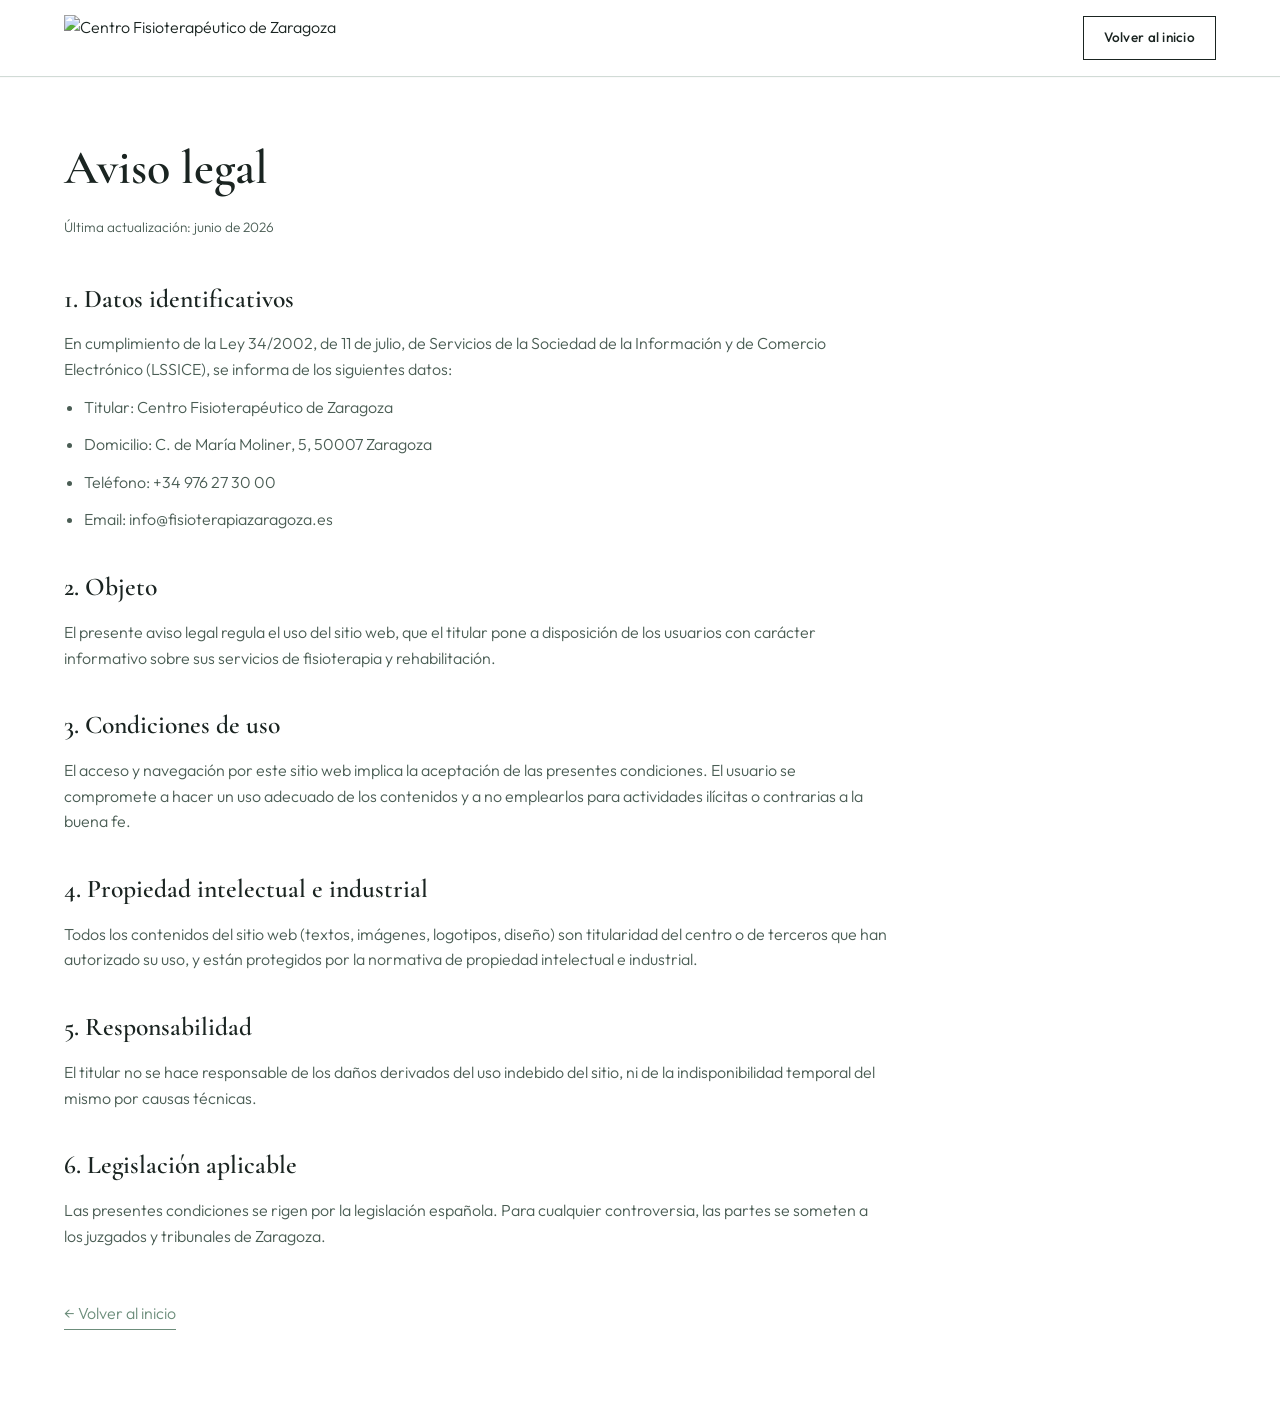
==== aviso-legal.html @ 6afd762f "Add files via upload" ====
<!DOCTYPE html>
<html lang="es">
<head>
  <meta charset="UTF-8" />
  <meta name="viewport" content="width=device-width, initial-scale=1.0" />
  <title>Aviso legal | Centro Fisioterapéutico de Zaragoza</title>
  <link rel="preconnect" href="https://fonts.googleapis.com" />
  <link rel="preconnect" href="https://fonts.gstatic.com" crossorigin />
  <link href="https://fonts.googleapis.com/css2?family=Cormorant+Garamond:wght@400;500;600;700&family=Outfit:wght@300;400;500;600&display=swap" rel="stylesheet" />
  <link rel="stylesheet" href="styles.css" />
</head>
<body>
  <header class="header is-scrolled">
    <div class="container header__inner">
      <a href="index.html" class="header__logo"><img src="https://customer-assets.emergentagent.com/job_physio-minimal/artifacts/obs7q53d_307667716_139428525477099_8511899606142763117_n.jpg" alt="Centro Fisioterapéutico de Zaragoza" /></a>
      <a href="index.html" class="btn btn--secondary btn--sm">Volver al inicio</a>
    </div>
  </header>

  <main class="legal">
    <div class="container">
      <h1>Aviso legal</h1>
      <p class="updated">Última actualización: junio de 2026</p>

      <h2>1. Datos identificativos</h2>
      <p>En cumplimiento de la Ley 34/2002, de 11 de julio, de Servicios de la Sociedad de la Información y de Comercio Electrónico (LSSICE), se informa de los siguientes datos:</p>
      <ul>
        <li>Titular: Centro Fisioterapéutico de Zaragoza</li>
        <li>Domicilio: C. de María Moliner, 5, 50007 Zaragoza</li>
        <li>Teléfono: +34 976 27 30 00</li>
        <li>Email: info@fisioterapiazaragoza.es</li>
      </ul>

      <h2>2. Objeto</h2>
      <p>El presente aviso legal regula el uso del sitio web, que el titular pone a disposición de los usuarios con carácter informativo sobre sus servicios de fisioterapia y rehabilitación.</p>

      <h2>3. Condiciones de uso</h2>
      <p>El acceso y navegación por este sitio web implica la aceptación de las presentes condiciones. El usuario se compromete a hacer un uso adecuado de los contenidos y a no emplearlos para actividades ilícitas o contrarias a la buena fe.</p>

      <h2>4. Propiedad intelectual e industrial</h2>
      <p>Todos los contenidos del sitio web (textos, imágenes, logotipos, diseño) son titularidad del centro o de terceros que han autorizado su uso, y están protegidos por la normativa de propiedad intelectual e industrial.</p>

      <h2>5. Responsabilidad</h2>
      <p>El titular no se hace responsable de los daños derivados del uso indebido del sitio, ni de la indisponibilidad temporal del mismo por causas técnicas.</p>

      <h2>6. Legislación aplicable</h2>
      <p>Las presentes condiciones se rigen por la legislación española. Para cualquier controversia, las partes se someten a los juzgados y tribunales de Zaragoza.</p>

      <a href="index.html" class="back">← Volver al inicio</a>
    </div>
  </main>
</body>
</html>
---- styles.css ----
:root {
  --bg: #ffffff;
  --surface: #f4f7f5;
  --primary: #6c8d7b;
  --primary-hover: #557262;
  --text-dark: #1a2421;
  --text-muted: #4a5d54;
  --border: #d1dbd6;
  --wa: #25d366;
  --wa-hover: #1da851;
  --container: 1200px;
  --font-head: "Cormorant Garamond", serif;
  --font-body: "Outfit", sans-serif;
}

* { margin: 0; padding: 0; box-sizing: border-box; }

html { scroll-behavior: smooth; scroll-padding-top: 84px; }

body {
  font-family: var(--font-body);
  color: var(--text-dark);
  background: var(--bg);
  line-height: 1.6;
  font-weight: 300;
  -webkit-font-smoothing: antialiased;
}

img { max-width: 100%; display: block; }
a { color: inherit; text-decoration: none; }

::selection { background: var(--primary); color: #fff; }

.container { width: 100%; max-width: var(--container); margin: 0 auto; padding: 0 24px; }

/* ---------- Typography ---------- */
.eyebrow {
  font-size: 0.78rem;
  letter-spacing: 0.22em;
  text-transform: uppercase;
  color: var(--primary);
  font-weight: 500;
  margin-bottom: 1.2rem;
}
.section__title {
  font-family: var(--font-head);
  font-weight: 600;
  font-size: clamp(2rem, 4vw, 3rem);
  line-height: 1.05;
  letter-spacing: -0.01em;
  margin-bottom: 1.2rem;
}
.section__lead { color: var(--text-muted); font-size: 1.05rem; max-width: 60ch; margin-bottom: 1rem; }

/* ---------- Buttons ---------- */
.btn {
  display: inline-flex; align-items: center; justify-content: center;
  padding: 15px 34px;
  font-family: var(--font-body);
  font-size: 0.95rem; font-weight: 500;
  letter-spacing: 0.02em;
  border: 1px solid transparent;
  cursor: pointer;
  transition: background-color .3s ease, color .3s ease, border-color .3s ease, transform .3s ease;
}
.btn--primary { background: var(--primary); color: #fff; }
.btn--primary:hover { background: var(--primary-hover); }
.btn--secondary { background: transparent; color: var(--text-dark); border-color: var(--text-dark); }
.btn--secondary:hover { background: var(--text-dark); color: #fff; }
.btn--light { background: #fff; color: var(--primary); }
.btn--light:hover { background: var(--surface); }
.btn--block { width: 100%; }
.btn--sm { padding: 10px 20px; font-size: 0.85rem; }

/* ---------- Header ---------- */
.header {
  position: fixed; top: 0; left: 0; right: 0; z-index: 100;
  background: rgba(255,255,255,0.9);
  backdrop-filter: blur(12px);
  border-bottom: 1px solid transparent;
  transition: border-color .3s ease, box-shadow .3s ease;
}
.header.is-scrolled { border-color: var(--border); box-shadow: 0 1px 0 rgba(0,0,0,0.02); }
.header__inner { display: flex; align-items: center; justify-content: space-between; height: 76px; }
.header__logo img { height: 46px; width: auto; }
.nav { display: flex; gap: 34px; }
.nav__link { font-size: 0.92rem; color: var(--text-muted); position: relative; padding: 4px 0; transition: color .25s ease; }
.nav__link::after { content: ""; position: absolute; left: 0; bottom: 0; height: 1px; width: 0; background: var(--primary); transition: width .3s ease; }
.nav__link:hover { color: var(--text-dark); }
.nav__link:hover::after { width: 100%; }

.nav-toggle { display: none; flex-direction: column; gap: 5px; background: none; border: none; cursor: pointer; padding: 6px; }
.nav-toggle span { width: 24px; height: 2px; background: var(--text-dark); transition: transform .3s ease, opacity .3s ease; }
.nav-toggle.is-open span:nth-child(1) { transform: translateY(7px) rotate(45deg); }
.nav-toggle.is-open span:nth-child(2) { opacity: 0; }
.nav-toggle.is-open span:nth-child(3) { transform: translateY(-7px) rotate(-45deg); }

.mobile-nav {
  display: none; flex-direction: column; gap: 4px;
  background: #fff; border-top: 0 solid var(--border);
  padding: 0 24px;
  max-height: 0; overflow: hidden;
  transition: max-height .35s ease, padding .35s ease, border-width .35s ease;
}
.mobile-nav.is-open { max-height: 460px; padding: 16px 24px 24px; border-top-width: 1px; }
.mobile-nav__link { padding: 12px 0; border-bottom: 1px solid var(--border); color: var(--text-muted); }
.mobile-nav__cta { margin-top: 16px; }

/* ---------- Hero ---------- */
.hero {
  position: relative;
  min-height: 100vh;
  display: flex;
  align-items: center;
  padding: 130px 0 90px;
  overflow: hidden;
  color: #fff;
}
.hero__bg {
  position: absolute;
  inset: 0;
  background:
    linear-gradient(180deg, rgba(20,30,26,0.30) 0%, rgba(20,30,26,0.55) 60%, rgba(20,30,26,0.80) 100%),
    linear-gradient(90deg, rgba(40,58,50,0.82) 0%, rgba(40,58,50,0.40) 50%, rgba(40,58,50,0.10) 100%),
    url("https://images.unsplash.com/photo-1706353399656-210cca727a33?crop=entropy&cs=srgb&fm=jpg&q=85&w=2000") center 25% / cover no-repeat;
  transform: scale(1.05);
  animation: heroZoom 12s ease-out forwards;
}
@keyframes heroZoom { to { transform: scale(1); } }
.hero__inner { position: relative; z-index: 2; width: 100%; }
.hero__content { max-width: 640px; }
.hero__content .eyebrow { color: #b9d0c3; }
.hero__title {
  font-family: var(--font-head);
  font-weight: 600;
  font-size: clamp(2.6rem, 5.6vw, 4.6rem);
  line-height: 1.02;
  letter-spacing: -0.015em;
  margin-bottom: 1.4rem;
  color: #fff;
  text-shadow: 0 2px 30px rgba(0,0,0,0.25);
}
.hero__text {
  color: rgba(255,255,255,0.92);
  font-size: 1.14rem;
  max-width: 48ch;
  margin-bottom: 2.2rem;
  text-shadow: 0 1px 16px rgba(0,0,0,0.25);
}
.hero__actions { display: flex; gap: 16px; flex-wrap: wrap; }
.hero__scroll {
  position: absolute; left: 50%; bottom: 26px; transform: translateX(-50%);
  z-index: 2; width: 40px; height: 40px; color: rgba(255,255,255,0.85);
  display: inline-flex; align-items: center; justify-content: center;
  animation: heroBounce 2s ease-in-out infinite;
}
.hero__scroll svg { width: 26px; height: 26px; }
@keyframes heroBounce { 0%,100% { transform: translate(-50%, 0); } 50% { transform: translate(-50%, 8px); } }

.btn--outline-light { background: transparent; color: #fff; border-color: rgba(255,255,255,0.7); }
.btn--outline-light:hover { background: #fff; color: var(--text-dark); border-color: #fff; }

/* ---------- Sections ---------- */
.section { padding: 110px 0; }
.section--alt { background: var(--surface); }
.section__head { max-width: 720px; margin: 0 auto 60px; text-align: center; }
.section__head .section__lead { margin-left: auto; margin-right: auto; }
.section__cta { text-align: center; margin-top: 8px; }

/* ---------- Grid / cards ---------- */
.grid { display: grid; gap: 24px; }
.grid--3 { grid-template-columns: repeat(3, 1fr); }
.card { background: #fff; border: 1px solid var(--border); padding: 40px 34px; transition: border-color .3s ease, transform .3s ease; }
.card:hover { border-color: var(--primary); transform: translateY(-4px); }
.card__icon { display: inline-flex; width: 48px; height: 48px; color: var(--primary); margin-bottom: 20px; }
.card__icon svg { width: 100%; height: 100%; }
.card__title { font-family: var(--font-head); font-weight: 600; font-size: 1.5rem; margin-bottom: 10px; }
.card__text { color: var(--text-muted); font-size: 0.98rem; }

/* ---------- Split ---------- */
.split { display: grid; grid-template-columns: 1fr 1fr; gap: 60px; align-items: center; }
.split__media img { width: 100%; height: 480px; object-fit: cover; }
.stats { display: flex; gap: 40px; margin-top: 36px; flex-wrap: wrap; }
.stat { display: flex; flex-direction: column; }
.stat__num { font-family: var(--font-head); font-size: 2.4rem; font-weight: 600; color: var(--primary); }
.stat__label { font-size: 0.8rem; letter-spacing: 0.12em; text-transform: uppercase; color: var(--text-muted); }

/* ---------- Team ---------- */
.team { border: 1px solid var(--border); background: #fff; }
.team__photo { overflow: hidden; }
.team__photo img { width: 100%; height: 360px; object-fit: cover; transition: transform .6s ease; }
.team:hover .team__photo img { transform: scale(1.04); }
.team figcaption { padding: 24px; }
.team__name { font-family: var(--font-head); font-size: 1.5rem; font-weight: 600; }
.team__role { color: var(--text-muted); font-size: 0.9rem; }

/* ---------- CTA band ---------- */
.cta-band { background: var(--primary); color: #fff; padding: 72px 0; }
.cta-band__inner { display: flex; align-items: center; justify-content: space-between; gap: 30px; flex-wrap: wrap; }
.cta-band__title { font-family: var(--font-head); font-size: clamp(1.9rem, 3.5vw, 2.6rem); font-weight: 600; }
.cta-band__text { color: rgba(255,255,255,0.85); margin-top: 6px; }

/* ---------- Gallery ---------- */
.gallery { display: grid; grid-template-columns: repeat(4, 1fr); grid-auto-rows: 220px; gap: 12px; }
.gallery__item { width: 100%; height: 100%; object-fit: cover; }
.gallery__item--tall { grid-row: span 2; }
.gallery__item--wide { grid-column: span 2; }

/* ---------- Contact list ---------- */
.contact-list { list-style: none; margin-top: 30px; display: flex; flex-direction: column; gap: 20px; }
.contact-list li { display: flex; flex-direction: column; gap: 2px; }
.contact-list__label { font-size: 0.75rem; letter-spacing: 0.14em; text-transform: uppercase; color: var(--primary); }

/* ---------- Form ---------- */
.form { background: #fff; border: 1px solid var(--border); padding: 40px; }
.field { margin-bottom: 20px; display: flex; flex-direction: column; }
.field label { font-size: 0.8rem; letter-spacing: 0.08em; text-transform: uppercase; color: var(--text-muted); margin-bottom: 8px; }
.field input, .field textarea {
  border: 1px solid var(--border); background: #fff; padding: 14px 16px;
  font-family: var(--font-body); font-size: 0.98rem; color: var(--text-dark);
  transition: border-color .25s ease, box-shadow .25s ease; resize: vertical;
}
.field input::placeholder, .field textarea::placeholder { color: #9aa8a1; }
.field input:focus, .field textarea:focus { outline: none; border-color: var(--primary); box-shadow: inset 0 0 0 1px var(--primary); }

/* ---------- Footer ---------- */
.footer { background: var(--surface); border-top: 1px solid var(--border); padding-top: 70px; }
.footer__grid { display: grid; grid-template-columns: 1.4fr 1fr 1fr 1fr; gap: 40px; padding-bottom: 50px; }
.footer__col h4 { font-family: var(--font-head); font-size: 1.25rem; font-weight: 600; margin-bottom: 18px; }
.footer__col p, .footer__col a { color: var(--text-muted); font-size: 0.94rem; }
.footer__col a { display: block; padding: 5px 0; transition: color .25s ease; }
.footer__col a:hover { color: var(--primary); }
.footer__logo { height: 64px; width: auto; margin-bottom: 18px; }
.footer__brand p { max-width: 34ch; }
.social { display: flex; gap: 12px; margin-top: 20px; }
.social a { display: inline-flex; width: 40px; height: 40px; align-items: center; justify-content: center; border: 1px solid var(--border); color: var(--text-dark); padding: 0; transition: background-color .3s ease, color .3s ease, border-color .3s ease; }
.social a:hover { background: var(--primary); color: #fff; border-color: var(--primary); }
.social svg { width: 18px; height: 18px; }
.footer__bottom { border-top: 1px solid var(--border); padding: 22px 0; }
.footer__bottom p { font-size: 0.85rem; color: var(--text-muted); text-align: center; }

/* ---------- Floating buttons ---------- */
.fab {
  position: fixed; right: 24px; z-index: 90;
  width: 56px; height: 56px;
  border-radius: 50%;
  display: inline-flex; align-items: center; justify-content: center;
  border: none; cursor: pointer;
  box-shadow: 0 8px 24px rgba(0,0,0,0.18);
  transition: background-color .3s ease, opacity .35s ease, transform .35s ease, visibility .35s;
}
.fab--wa { bottom: 24px; background: var(--wa); color: #fff; }
.fab--wa:hover { background: var(--wa-hover); }
.fab--wa svg { width: 30px; height: 30px; }
.fab--top { bottom: 92px; background: var(--text-dark); color: #fff; opacity: 0; visibility: hidden; transform: translateY(12px); }
.fab--top:hover { background: var(--primary); }
.fab--top.is-visible { opacity: 1; visibility: visible; transform: translateY(0); }
.fab--top svg { width: 22px; height: 22px; }

/* ---------- Cookie banner ---------- */
.cookie {
  position: fixed; left: 24px; bottom: 24px; z-index: 95;
  max-width: 420px; background: #fff; border: 1px solid var(--border);
  padding: 22px 24px; box-shadow: 0 12px 40px rgba(0,0,0,0.12);
  transform: translateY(140%); transition: transform .45s ease;
}
.cookie.is-visible { transform: translateY(0); }
.cookie p { font-size: 0.88rem; color: var(--text-muted); margin-bottom: 16px; }
.cookie p a { color: var(--primary); text-decoration: underline; }
.cookie__actions { display: flex; gap: 10px; }

/* ---------- Reveal animation ---------- */
.reveal { opacity: 0; transform: translateY(28px); transition: opacity .7s ease, transform .7s ease; }
.reveal.is-in { opacity: 1; transform: translateY(0); }

/* ---------- Legal pages ---------- */
.legal { padding: 130px 0 90px; }
.legal h1 { font-family: var(--font-head); font-size: clamp(2rem, 4vw, 3rem); font-weight: 600; margin-bottom: 10px; }
.legal .updated { color: var(--text-muted); font-size: 0.85rem; margin-bottom: 40px; }
.legal h2 { font-family: var(--font-head); font-size: 1.6rem; font-weight: 600; margin: 34px 0 12px; }
.legal p, .legal li { color: var(--text-muted); margin-bottom: 12px; max-width: 75ch; }
.legal ul { padding-left: 20px; }
.legal .back { display: inline-block; margin-top: 40px; color: var(--primary); border-bottom: 1px solid var(--primary); padding-bottom: 2px; }

/* ---------- Services page ---------- */
.page-hero { padding: 150px 0 70px; background: var(--surface); border-bottom: 1px solid var(--border); text-align: center; }
.page-hero .section__lead { margin: 0 auto; }
.services-list { max-width: 900px; margin: 0 auto; }
.service-detail { display: grid; grid-template-columns: 64px 1fr; gap: 30px; padding: 46px 0; border-bottom: 1px solid var(--border); }
.service-detail:last-child { border-bottom: none; }
.service-detail__icon { width: 56px; height: 56px; color: var(--primary); }
.service-detail__icon svg { width: 100%; height: 100%; }
.service-detail__num { font-family: var(--font-head); font-size: 1.1rem; color: var(--primary); margin-bottom: 6px; }
.service-detail h3 { font-family: var(--font-head); font-weight: 600; font-size: 1.8rem; margin-bottom: 12px; }
.service-detail p { color: var(--text-muted); margin-bottom: 14px; }
.service-detail ul { list-style: none; display: flex; flex-wrap: wrap; gap: 8px 24px; }
.service-detail li { position: relative; padding-left: 18px; color: var(--text-muted); font-size: 0.94rem; }
.service-detail li::before { content: ""; position: absolute; left: 0; top: 10px; width: 8px; height: 8px; background: var(--primary); }
.final-cta { background: var(--primary); color: #fff; padding: 80px 0; text-align: center; }
.final-cta h2 { font-family: var(--font-head); font-size: clamp(2rem, 4vw, 2.8rem); font-weight: 600; margin-bottom: 12px; }
.final-cta p { color: rgba(255,255,255,0.88); margin-bottom: 32px; }
.final-cta__actions { display: flex; gap: 16px; justify-content: center; flex-wrap: wrap; }

/* ---------- Responsive ---------- */
@media (max-width: 960px) {
  .nav, .header__cta { display: none; }
  .nav-toggle { display: flex; }
  .mobile-nav { display: flex; }
  .split { grid-template-columns: 1fr; gap: 40px; }
  .split__media img { height: 340px; }
  .grid--3 { grid-template-columns: repeat(2, 1fr); }
}
@media (max-width: 620px) {
  .hero { min-height: 100svh; padding: 120px 0 90px; align-items: flex-end; }
  .hero__bg {
    background:
      linear-gradient(180deg, rgba(20,30,26,0.25) 0%, rgba(20,30,26,0.55) 45%, rgba(20,30,26,0.88) 100%),
      linear-gradient(0deg, rgba(40,58,50,0.55) 0%, rgba(40,58,50,0.10) 100%),
      url("https://images.unsplash.com/photo-1706353399656-210cca727a33?crop=entropy&cs=srgb&fm=jpg&q=85&w=1200") center 20% / cover no-repeat;
  }
  .hero__content { max-width: 100%; }
  .hero__title { font-size: clamp(2.3rem, 10vw, 3rem); }
  .hero__text { font-size: 1.02rem; margin-bottom: 1.8rem; }
  .hero__actions { gap: 12px; }
  .hero__actions .btn { flex: 1 1 100%; }
  .hero__scroll { display: none; }
  .section { padding: 80px 0; }
  .grid--3 { grid-template-columns: 1fr; }
  .gallery { grid-template-columns: repeat(2, 1fr); grid-auto-rows: 180px; }
  .gallery__item--wide { grid-column: span 2; }
  .gallery__item--tall { grid-row: span 1; }
  .footer__grid { grid-template-columns: 1fr 1fr; }
  .cta-band__inner { flex-direction: column; align-items: flex-start; }
  .cookie { left: 16px; right: 16px; max-width: none; }
  .service-detail { grid-template-columns: 1fr; gap: 16px; padding: 36px 0; }
  .service-detail__icon { width: 46px; height: 46px; }
  .final-cta__actions .btn { flex: 1 1 100%; }
}
@media (max-width: 420px) {
  .footer__grid { grid-template-columns: 1fr; }
}

/* ---------- Footer link button (Gestionar cookies) ---------- */
.footer__link-btn {
  background: none; border: 0; padding: 0; margin: 0;
  color: inherit; font: inherit; text-align: left; cursor: pointer;
  display: block; opacity: 0.85; transition: opacity .2s ease, color .2s ease;
}
.footer__link-btn:hover { opacity: 1; color: var(--primary); }

/* ---------- Cookie preferences modal ---------- */
.cookie-modal {
  position: fixed; inset: 0; z-index: 120;
  background: rgba(20, 22, 28, 0.55);
  display: none; align-items: center; justify-content: center;
  padding: 20px;
}
.cookie-modal.is-open { display: flex; }
.cookie-modal__panel {
  background: #fff; max-width: 560px; width: 100%;
  border-radius: 4px; padding: 32px; position: relative;
  box-shadow: 0 20px 60px rgba(0,0,0,0.25);
  max-height: 90vh; overflow-y: auto;
}
.cookie-modal__close {
  position: absolute; top: 12px; right: 16px;
  background: none; border: 0; font-size: 1.8rem; line-height: 1;
  color: var(--text-muted); cursor: pointer;
}
.cookie-modal__close:hover { color: var(--text-dark); }
.cookie-modal h3 {
  font-family: var(--font-head); font-size: 1.6rem; font-weight: 600;
  margin-bottom: 8px;
}
.cookie-modal__intro { color: var(--text-muted); font-size: 0.9rem; margin-bottom: 20px; }

.cookie-cat { border-top: 1px solid var(--border); padding: 16px 0; }
.cookie-cat__head { display: flex; gap: 16px; align-items: flex-start; justify-content: space-between; }
.cookie-cat h4 { font-size: 1rem; font-weight: 600; margin-bottom: 4px; color: var(--text-dark); }
.cookie-cat p { font-size: 0.85rem; color: var(--text-muted); margin: 0; }
.cookie-cat__lock {
  font-size: 0.75rem; color: var(--text-muted);
  background: var(--surface); padding: 6px 10px; border-radius: 999px;
  white-space: nowrap; align-self: center;
}

.cookie-switch { position: relative; display: inline-block; width: 44px; height: 24px; flex-shrink: 0; align-self: center; }
.cookie-switch input { opacity: 0; width: 0; height: 0; }
.cookie-switch span {
  position: absolute; inset: 0; cursor: pointer;
  background: #d0d0d0; border-radius: 999px; transition: background .2s ease;
}
.cookie-switch span::before {
  content: ""; position: absolute; top: 3px; left: 3px;
  width: 18px; height: 18px; background: #fff; border-radius: 50%;
  transition: transform .2s ease;
}
.cookie-switch input:checked + span { background: var(--primary); }
.cookie-switch input:checked + span::before { transform: translateX(20px); }

.cookie-modal__actions {
  display: flex; flex-wrap: wrap; gap: 10px; justify-content: flex-end;
  margin-top: 24px; padding-top: 20px; border-top: 1px solid var(--border);
}
@media (max-width: 520px) {
  .cookie-modal__panel { padding: 24px 20px; }
  .cookie-modal__actions .btn { flex: 1 1 100%; }
}
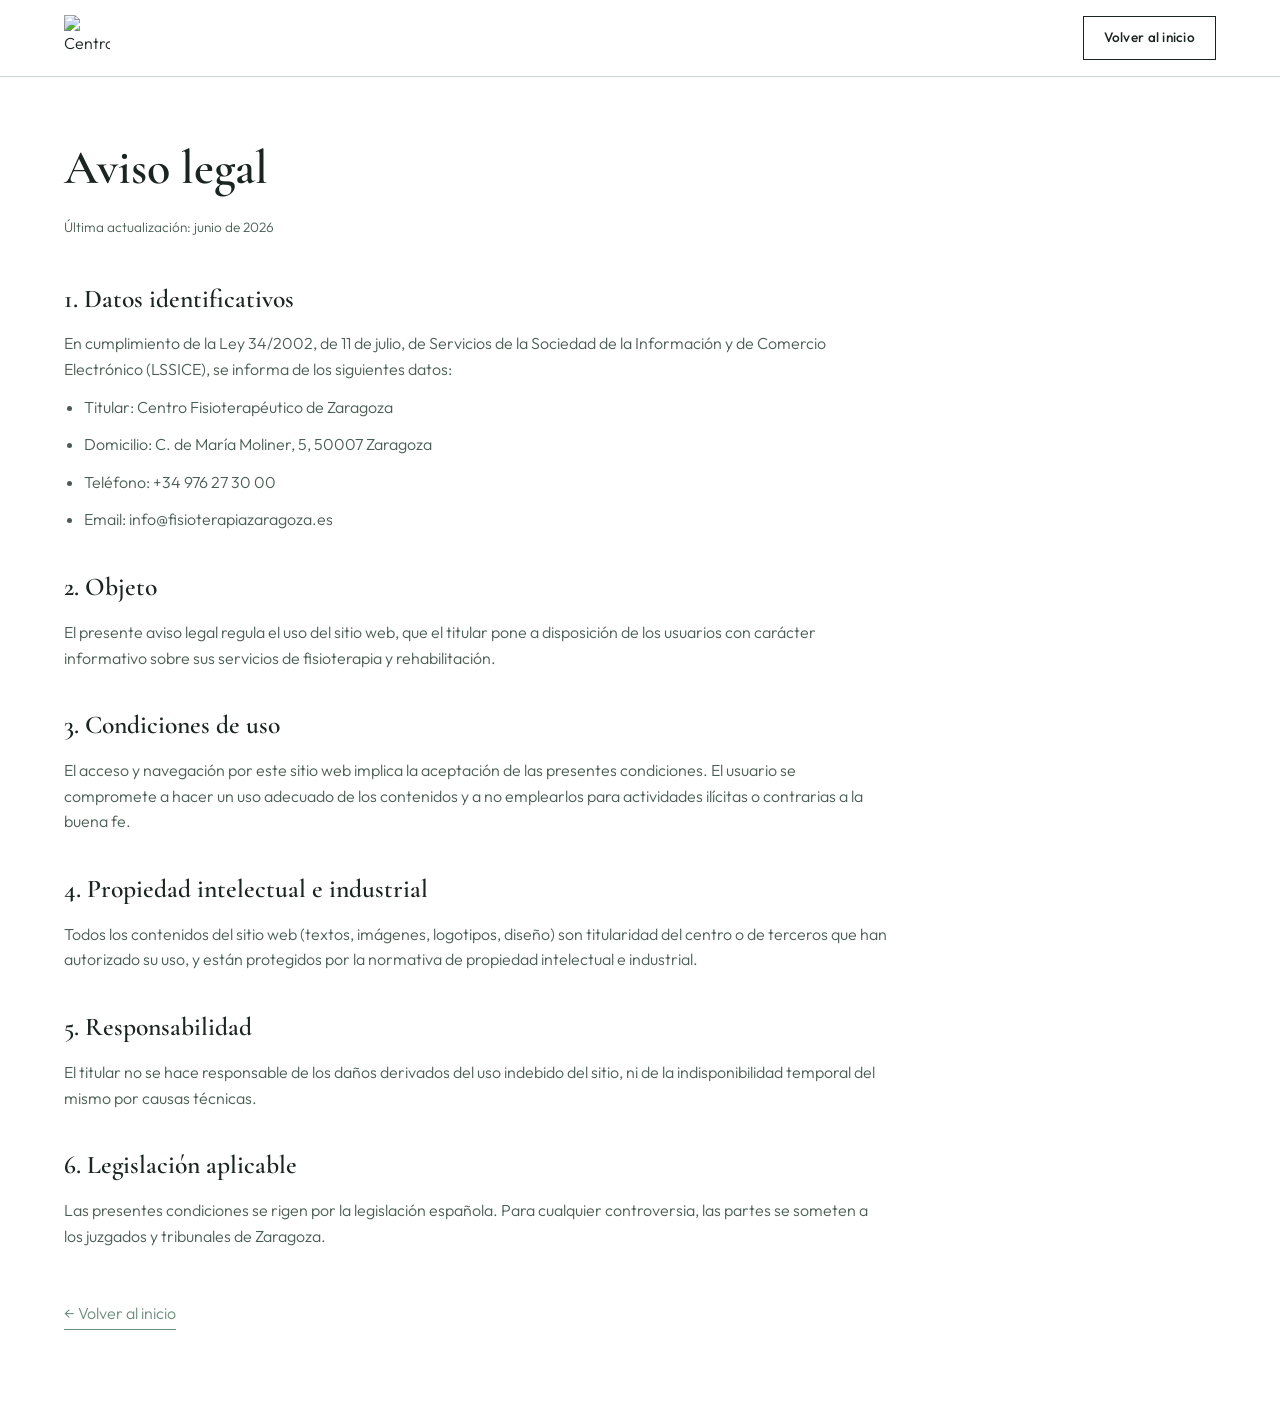
==== commit 49e0586f: "Update aviso-legal.html" ====
--- a/aviso-legal.html
+++ b/aviso-legal.html
@@ -1,53 +1,75 @@
-<!DOCTYPE html>
+<!doctype html>
 <html lang="es">
-<head>
-  <meta charset="UTF-8" />
-  <meta name="viewport" content="width=device-width, initial-scale=1.0" />
-  <title>Aviso legal | Centro Fisioterapéutico de Zaragoza</title>
-  <link rel="preconnect" href="https://fonts.googleapis.com" />
-  <link rel="preconnect" href="https://fonts.gstatic.com" crossorigin />
-  <link href="https://fonts.googleapis.com/css2?family=Cormorant+Garamond:wght@400;500;600;700&family=Outfit:wght@300;400;500;600&display=swap" rel="stylesheet" />
-  <link rel="stylesheet" href="styles.css" />
-</head>
-<body>
-  <header class="header is-scrolled">
-    <div class="container header__inner">
-      <a href="index.html" class="header__logo"><img src="https://customer-assets.emergentagent.com/job_physio-minimal/artifacts/obs7q53d_307667716_139428525477099_8511899606142763117_n.jpg" alt="Centro Fisioterapéutico de Zaragoza" /></a>
-      <a href="index.html" class="btn btn--secondary btn--sm">Volver al inicio</a>
-    </div>
-  </header>
-
-  <main class="legal">
-    <div class="container">
-      <h1>Aviso legal</h1>
-      <p class="updated">Última actualización: junio de 2026</p>
-
-      <h2>1. Datos identificativos</h2>
-      <p>En cumplimiento de la Ley 34/2002, de 11 de julio, de Servicios de la Sociedad de la Información y de Comercio Electrónico (LSSICE), se informa de los siguientes datos:</p>
-      <ul>
-        <li>Titular: Centro Fisioterapéutico de Zaragoza</li>
-        <li>Domicilio: C. de María Moliner, 5, 50007 Zaragoza</li>
-        <li>Teléfono: +34 976 27 30 00</li>
-        <li>Email: info@fisioterapiazaragoza.es</li>
-      </ul>
-
-      <h2>2. Objeto</h2>
-      <p>El presente aviso legal regula el uso del sitio web, que el titular pone a disposición de los usuarios con carácter informativo sobre sus servicios de fisioterapia y rehabilitación.</p>
-
-      <h2>3. Condiciones de uso</h2>
-      <p>El acceso y navegación por este sitio web implica la aceptación de las presentes condiciones. El usuario se compromete a hacer un uso adecuado de los contenidos y a no emplearlos para actividades ilícitas o contrarias a la buena fe.</p>
-
-      <h2>4. Propiedad intelectual e industrial</h2>
-      <p>Todos los contenidos del sitio web (textos, imágenes, logotipos, diseño) son titularidad del centro o de terceros que han autorizado su uso, y están protegidos por la normativa de propiedad intelectual e industrial.</p>
-
-      <h2>5. Responsabilidad</h2>
-      <p>El titular no se hace responsable de los daños derivados del uso indebido del sitio, ni de la indisponibilidad temporal del mismo por causas técnicas.</p>
-
-      <h2>6. Legislación aplicable</h2>
-      <p>Las presentes condiciones se rigen por la legislación española. Para cualquier controversia, las partes se someten a los juzgados y tribunales de Zaragoza.</p>
-
-      <a href="index.html" class="back">← Volver al inicio</a>
-    </div>
-  </main>
-</body>
+  <head>
+    <meta charset="UTF-8" />
+    <meta content="width=device-width,initial-scale=1" name="viewport" />
+    <title>Aviso legal | Centro Fisioterapéutico de Zaragoza</title>
+    <link href="https://fonts.googleapis.com" rel="preconnect" />
+    <link href="https://fonts.gstatic.com" rel="preconnect" crossorigin />
+    <link
+      href="https://fonts.googleapis.com/css2?family=Cormorant+Garamond:wght@400;500;600;700&family=Outfit:wght@300;400;500;600&display=swap"
+      rel="stylesheet"
+    />
+    <link href="images/logo.webp" rel="preload" as="image" fetchpriority="high" />
+    <link href="styles.css" rel="stylesheet" />
+  </head>
+  <body>
+    <header class="header is-scrolled">
+      <div class="container header__inner">
+        <a class="header__logo" href="index.html"
+          ><img
+            alt="Centro Fisioterapéutico de Zaragoza"
+            decoding="async"
+            fetchpriority="high"
+            height="140"
+            src="images/logo.webp"
+            width="140" /></a
+        ><a class="btn btn--secondary btn--sm" href="index.html">Volver al inicio</a>
+      </div>
+    </header>
+    <main class="legal">
+      <div class="container">
+        <h1>Aviso legal</h1>
+        <p class="updated">Última actualización: junio de 2026</p>
+        <h2>1. Datos identificativos</h2>
+        <p>
+          En cumplimiento de la Ley 34/2002, de 11 de julio, de Servicios de la Sociedad de la Información y de Comercio
+          Electrónico (LSSICE), se informa de los siguientes datos:
+        </p>
+        <ul>
+          <li>Titular: Centro Fisioterapéutico de Zaragoza</li>
+          <li>Domicilio: C. de María Moliner, 5, 50007 Zaragoza</li>
+          <li>Teléfono: +34 976 27 30 00</li>
+          <li>Email: info@fisioterapiazaragoza.es</li>
+        </ul>
+        <h2>2. Objeto</h2>
+        <p>
+          El presente aviso legal regula el uso del sitio web, que el titular pone a disposición de los usuarios con
+          carácter informativo sobre sus servicios de fisioterapia y rehabilitación.
+        </p>
+        <h2>3. Condiciones de uso</h2>
+        <p>
+          El acceso y navegación por este sitio web implica la aceptación de las presentes condiciones. El usuario se
+          compromete a hacer un uso adecuado de los contenidos y a no emplearlos para actividades ilícitas o contrarias
+          a la buena fe.
+        </p>
+        <h2>4. Propiedad intelectual e industrial</h2>
+        <p>
+          Todos los contenidos del sitio web (textos, imágenes, logotipos, diseño) son titularidad del centro o de
+          terceros que han autorizado su uso, y están protegidos por la normativa de propiedad intelectual e industrial.
+        </p>
+        <h2>5. Responsabilidad</h2>
+        <p>
+          El titular no se hace responsable de los daños derivados del uso indebido del sitio, ni de la indisponibilidad
+          temporal del mismo por causas técnicas.
+        </p>
+        <h2>6. Legislación aplicable</h2>
+        <p>
+          Las presentes condiciones se rigen por la legislación española. Para cualquier controversia, las partes se
+          someten a los juzgados y tribunales de Zaragoza.
+        </p>
+        <a class="back" href="index.html">← Volver al inicio</a>
+      </div>
+    </main>
+  </body>
 </html>
--- a/styles.css
+++ b/styles.css
@@ -12,11 +12,16 @@
   --font-head: "Cormorant Garamond", serif;
   --font-body: "Outfit", sans-serif;
 }
-
-* { margin: 0; padding: 0; box-sizing: border-box; }
-
-html { scroll-behavior: smooth; scroll-padding-top: 84px; }
-
+* {
+  margin: 0;
+  padding: 0;
+  box-sizing: border-box;
+  -webkit-tap-highlight-color: transparent;
+}
+html {
+  scroll-behavior: smooth;
+  scroll-padding-top: 84px;
+}
 body {
   font-family: var(--font-body);
   color: var(--text-dark);
@@ -25,15 +30,24 @@
   font-weight: 300;
   -webkit-font-smoothing: antialiased;
 }
-
-img { max-width: 100%; display: block; }
-a { color: inherit; text-decoration: none; }
-
-::selection { background: var(--primary); color: #fff; }
-
-.container { width: 100%; max-width: var(--container); margin: 0 auto; padding: 0 24px; }
-
-/* ---------- Typography ---------- */
+img {
+  max-width: 100%;
+  display: block;
+}
+a {
+  color: inherit;
+  text-decoration: none;
+}
+::selection {
+  background: var(--primary);
+  color: #fff;
+}
+.container {
+  width: 100%;
+  max-width: var(--container);
+  margin: 0 auto;
+  padding: 0 24px;
+}
 .eyebrow {
   font-size: 0.78rem;
   letter-spacing: 0.22em;
@@ -50,63 +64,173 @@
   letter-spacing: -0.01em;
   margin-bottom: 1.2rem;
 }
-.section__lead { color: var(--text-muted); font-size: 1.05rem; max-width: 60ch; margin-bottom: 1rem; }
-
-/* ---------- Buttons ---------- */
+.section__lead {
+  color: var(--text-muted);
+  font-size: 1.05rem;
+  max-width: 60ch;
+  margin-bottom: 1rem;
+}
 .btn {
-  display: inline-flex; align-items: center; justify-content: center;
+  display: inline-flex;
+  align-items: center;
+  justify-content: center;
   padding: 15px 34px;
   font-family: var(--font-body);
-  font-size: 0.95rem; font-weight: 500;
+  font-size: 0.95rem;
+  font-weight: 500;
   letter-spacing: 0.02em;
   border: 1px solid transparent;
   cursor: pointer;
-  transition: background-color .3s ease, color .3s ease, border-color .3s ease, transform .3s ease;
-}
-.btn--primary { background: var(--primary); color: #fff; }
-.btn--primary:hover { background: var(--primary-hover); }
-.btn--secondary { background: transparent; color: var(--text-dark); border-color: var(--text-dark); }
-.btn--secondary:hover { background: var(--text-dark); color: #fff; }
-.btn--light { background: #fff; color: var(--primary); }
-.btn--light:hover { background: var(--surface); }
-.btn--block { width: 100%; }
-.btn--sm { padding: 10px 20px; font-size: 0.85rem; }
-
-/* ---------- Header ---------- */
+  transition:
+    background-color 0.3s,
+    color 0.3s,
+    border-color 0.3s,
+    transform 0.1s,
+    box-shadow 0.1s;
+  -webkit-tap-highlight-color: transparent;
+  touch-action: manipulation;
+}
+.btn:active {
+  transform: translateY(6px);
+  box-shadow: inset 0 6px 12px rgba(0, 0, 0, 0.3);
+}
+.btn--primary {
+  background: var(--primary);
+  color: #fff;
+}
+.btn--primary:hover {
+  background: var(--primary-hover);
+}
+.btn--secondary {
+  background: 0 0;
+  color: var(--text-dark);
+  border-color: var(--text-dark);
+}
+.btn--secondary:hover {
+  background: var(--text-dark);
+  color: #fff;
+}
+.btn--light {
+  background: #fff;
+  color: var(--primary);
+}
+.btn--light:hover {
+  background: var(--surface);
+}
+.btn--block {
+  width: 100%;
+}
+.btn--sm {
+  padding: 10px 20px;
+  font-size: 0.85rem;
+}
 .header {
-  position: fixed; top: 0; left: 0; right: 0; z-index: 100;
-  background: rgba(255,255,255,0.9);
+  position: fixed;
+  top: 0;
+  left: 0;
+  right: 0;
+  z-index: 100;
+  background: rgba(255, 255, 255, 0.9);
   backdrop-filter: blur(12px);
   border-bottom: 1px solid transparent;
-  transition: border-color .3s ease, box-shadow .3s ease;
-}
-.header.is-scrolled { border-color: var(--border); box-shadow: 0 1px 0 rgba(0,0,0,0.02); }
-.header__inner { display: flex; align-items: center; justify-content: space-between; height: 76px; }
-.header__logo img { height: 46px; width: auto; }
-.nav { display: flex; gap: 34px; }
-.nav__link { font-size: 0.92rem; color: var(--text-muted); position: relative; padding: 4px 0; transition: color .25s ease; }
-.nav__link::after { content: ""; position: absolute; left: 0; bottom: 0; height: 1px; width: 0; background: var(--primary); transition: width .3s ease; }
-.nav__link:hover { color: var(--text-dark); }
-.nav__link:hover::after { width: 100%; }
-
-.nav-toggle { display: none; flex-direction: column; gap: 5px; background: none; border: none; cursor: pointer; padding: 6px; }
-.nav-toggle span { width: 24px; height: 2px; background: var(--text-dark); transition: transform .3s ease, opacity .3s ease; }
-.nav-toggle.is-open span:nth-child(1) { transform: translateY(7px) rotate(45deg); }
-.nav-toggle.is-open span:nth-child(2) { opacity: 0; }
-.nav-toggle.is-open span:nth-child(3) { transform: translateY(-7px) rotate(-45deg); }
-
+  transition:
+    border-color 0.3s,
+    box-shadow 0.3s;
+}
+.header.is-scrolled {
+  border-color: var(--border);
+  box-shadow: 0 1px 0 rgba(0, 0, 0, 0.02);
+}
+.header__inner {
+  display: flex;
+  align-items: center;
+  justify-content: space-between;
+  height: 76px;
+}
+.header__logo img {
+  height: 46px;
+  width: auto;
+}
+.nav {
+  display: flex;
+  gap: 34px;
+}
+.nav__link {
+  font-size: 0.92rem;
+  color: var(--text-muted);
+  position: relative;
+  padding: 4px 0;
+  transition: color 0.25s;
+}
+.nav__link::after {
+  content: "";
+  position: absolute;
+  left: 0;
+  bottom: 0;
+  height: 1px;
+  width: 0;
+  background: var(--primary);
+  transition: width 0.3s;
+}
+.nav__link:hover {
+  color: var(--text-dark);
+}
+.nav__link:hover::after {
+  width: 100%;
+}
+.nav-toggle {
+  display: none;
+  flex-direction: column;
+  gap: 5px;
+  background: 0 0;
+  border: none;
+  cursor: pointer;
+  padding: 6px;
+}
+.nav-toggle span {
+  width: 24px;
+  height: 2px;
+  background: var(--text-dark);
+  transition:
+    transform 0.3s,
+    opacity 0.3s;
+}
+.nav-toggle.is-open span:first-child {
+  transform: translateY(7px) rotate(45deg);
+}
+.nav-toggle.is-open span:nth-child(2) {
+  opacity: 0;
+}
+.nav-toggle.is-open span:nth-child(3) {
+  transform: translateY(-7px) rotate(-45deg);
+}
 .mobile-nav {
-  display: none; flex-direction: column; gap: 4px;
-  background: #fff; border-top: 0 solid var(--border);
+  display: none;
+  flex-direction: column;
+  gap: 4px;
+  background: #fff;
+  border-top: 0 solid var(--border);
   padding: 0 24px;
-  max-height: 0; overflow: hidden;
-  transition: max-height .35s ease, padding .35s ease, border-width .35s ease;
-}
-.mobile-nav.is-open { max-height: 460px; padding: 16px 24px 24px; border-top-width: 1px; }
-.mobile-nav__link { padding: 12px 0; border-bottom: 1px solid var(--border); color: var(--text-muted); }
-.mobile-nav__cta { margin-top: 16px; }
-
-/* ---------- Hero ---------- */
+  max-height: 0;
+  overflow: hidden;
+  transition:
+    max-height 0.35s,
+    padding 0.35s,
+    border-width 0.35s;
+}
+.mobile-nav.is-open {
+  max-height: 460px;
+  padding: 16px 24px 24px;
+  border-top-width: 1px;
+}
+.mobile-nav__link {
+  padding: 12px 0;
+  border-bottom: 1px solid var(--border);
+  color: var(--text-muted);
+}
+.mobile-nav__cta {
+  margin-top: 16px;
+}
 .hero {
   position: relative;
   min-height: 100vh;
@@ -120,16 +244,21 @@
   position: absolute;
   inset: 0;
   background:
-    linear-gradient(180deg, rgba(20,30,26,0.30) 0%, rgba(20,30,26,0.55) 60%, rgba(20,30,26,0.80) 100%),
-    linear-gradient(90deg, rgba(40,58,50,0.82) 0%, rgba(40,58,50,0.40) 50%, rgba(40,58,50,0.10) 100%),
-    url("https://images.unsplash.com/photo-1706353399656-210cca727a33?crop=entropy&cs=srgb&fm=jpg&q=85&w=2000") center 25% / cover no-repeat;
-  transform: scale(1.05);
-  animation: heroZoom 12s ease-out forwards;
-}
-@keyframes heroZoom { to { transform: scale(1); } }
-.hero__inner { position: relative; z-index: 2; width: 100%; }
-.hero__content { max-width: 640px; }
-.hero__content .eyebrow { color: #b9d0c3; }
+    linear-gradient(180deg, rgba(20, 30, 26, 0.3) 0, rgba(20, 30, 26, 0.55) 60%, rgba(20, 30, 26, 0.8) 100%),
+    linear-gradient(90deg, rgba(40, 58, 50, 0.82) 0, rgba(40, 58, 50, 0.4) 50%, rgba(40, 58, 50, 0.1) 100%),
+    url("images/hero-bg.webp") center 25% / cover no-repeat fixed;
+}
+.hero__inner {
+  position: relative;
+  z-index: 2;
+  width: 100%;
+}
+.hero__content {
+  max-width: 640px;
+}
+.hero__content .eyebrow {
+  color: #b9d0c3;
+}
 .hero__title {
   font-family: var(--font-head);
   font-weight: 600;
@@ -138,271 +267,1199 @@
   letter-spacing: -0.015em;
   margin-bottom: 1.4rem;
   color: #fff;
-  text-shadow: 0 2px 30px rgba(0,0,0,0.25);
+  text-shadow: 0 2px 30px rgba(0, 0, 0, 0.25);
 }
 .hero__text {
-  color: rgba(255,255,255,0.92);
+  color: rgba(255, 255, 255, 0.92);
   font-size: 1.14rem;
   max-width: 48ch;
   margin-bottom: 2.2rem;
-  text-shadow: 0 1px 16px rgba(0,0,0,0.25);
-}
-.hero__actions { display: flex; gap: 16px; flex-wrap: wrap; }
+  text-shadow: 0 1px 16px rgba(0, 0, 0, 0.25);
+}
+.hero__actions {
+  display: flex;
+  gap: 16px;
+  flex-wrap: wrap;
+}
 .hero__scroll {
-  position: absolute; left: 50%; bottom: 26px; transform: translateX(-50%);
-  z-index: 2; width: 40px; height: 40px; color: rgba(255,255,255,0.85);
-  display: inline-flex; align-items: center; justify-content: center;
-  animation: heroBounce 2s ease-in-out infinite;
-}
-.hero__scroll svg { width: 26px; height: 26px; }
-@keyframes heroBounce { 0%,100% { transform: translate(-50%, 0); } 50% { transform: translate(-50%, 8px); } }
-
-.btn--outline-light { background: transparent; color: #fff; border-color: rgba(255,255,255,0.7); }
-.btn--outline-light:hover { background: #fff; color: var(--text-dark); border-color: #fff; }
-
-/* ---------- Sections ---------- */
-.section { padding: 110px 0; }
-.section--alt { background: var(--surface); }
-.section__head { max-width: 720px; margin: 0 auto 60px; text-align: center; }
-.section__head .section__lead { margin-left: auto; margin-right: auto; }
-.section__cta { text-align: center; margin-top: 8px; }
-
-/* ---------- Grid / cards ---------- */
-.grid { display: grid; gap: 24px; }
-.grid--3 { grid-template-columns: repeat(3, 1fr); }
-.card { background: #fff; border: 1px solid var(--border); padding: 40px 34px; transition: border-color .3s ease, transform .3s ease; }
-.card:hover { border-color: var(--primary); transform: translateY(-4px); }
-.card__icon { display: inline-flex; width: 48px; height: 48px; color: var(--primary); margin-bottom: 20px; }
-.card__icon svg { width: 100%; height: 100%; }
-.card__title { font-family: var(--font-head); font-weight: 600; font-size: 1.5rem; margin-bottom: 10px; }
-.card__text { color: var(--text-muted); font-size: 0.98rem; }
-
-/* ---------- Split ---------- */
-.split { display: grid; grid-template-columns: 1fr 1fr; gap: 60px; align-items: center; }
-.split__media img { width: 100%; height: 480px; object-fit: cover; }
-.stats { display: flex; gap: 40px; margin-top: 36px; flex-wrap: wrap; }
-.stat { display: flex; flex-direction: column; }
-.stat__num { font-family: var(--font-head); font-size: 2.4rem; font-weight: 600; color: var(--primary); }
-.stat__label { font-size: 0.8rem; letter-spacing: 0.12em; text-transform: uppercase; color: var(--text-muted); }
-
-/* ---------- Team ---------- */
-.team { border: 1px solid var(--border); background: #fff; }
-.team__photo { overflow: hidden; }
-.team__photo img { width: 100%; height: 360px; object-fit: cover; transition: transform .6s ease; }
-.team:hover .team__photo img { transform: scale(1.04); }
-.team figcaption { padding: 24px; }
-.team__name { font-family: var(--font-head); font-size: 1.5rem; font-weight: 600; }
-.team__role { color: var(--text-muted); font-size: 0.9rem; }
-
-/* ---------- CTA band ---------- */
-.cta-band { background: var(--primary); color: #fff; padding: 72px 0; }
-.cta-band__inner { display: flex; align-items: center; justify-content: space-between; gap: 30px; flex-wrap: wrap; }
-.cta-band__title { font-family: var(--font-head); font-size: clamp(1.9rem, 3.5vw, 2.6rem); font-weight: 600; }
-.cta-band__text { color: rgba(255,255,255,0.85); margin-top: 6px; }
-
-/* ---------- Gallery ---------- */
-.gallery { display: grid; grid-template-columns: repeat(4, 1fr); grid-auto-rows: 220px; gap: 12px; }
-.gallery__item { width: 100%; height: 100%; object-fit: cover; }
-.gallery__item--tall { grid-row: span 2; }
-.gallery__item--wide { grid-column: span 2; }
-
-/* ---------- Contact list ---------- */
-.contact-list { list-style: none; margin-top: 30px; display: flex; flex-direction: column; gap: 20px; }
-.contact-list li { display: flex; flex-direction: column; gap: 2px; }
-.contact-list__label { font-size: 0.75rem; letter-spacing: 0.14em; text-transform: uppercase; color: var(--primary); }
-
-/* ---------- Form ---------- */
-.form { background: #fff; border: 1px solid var(--border); padding: 40px; }
-.field { margin-bottom: 20px; display: flex; flex-direction: column; }
-.field label { font-size: 0.8rem; letter-spacing: 0.08em; text-transform: uppercase; color: var(--text-muted); margin-bottom: 8px; }
-.field input, .field textarea {
-  border: 1px solid var(--border); background: #fff; padding: 14px 16px;
-  font-family: var(--font-body); font-size: 0.98rem; color: var(--text-dark);
-  transition: border-color .25s ease, box-shadow .25s ease; resize: vertical;
-}
-.field input::placeholder, .field textarea::placeholder { color: #9aa8a1; }
-.field input:focus, .field textarea:focus { outline: none; border-color: var(--primary); box-shadow: inset 0 0 0 1px var(--primary); }
-
-/* ---------- Footer ---------- */
-.footer { background: var(--surface); border-top: 1px solid var(--border); padding-top: 70px; }
-.footer__grid { display: grid; grid-template-columns: 1.4fr 1fr 1fr 1fr; gap: 40px; padding-bottom: 50px; }
-.footer__col h4 { font-family: var(--font-head); font-size: 1.25rem; font-weight: 600; margin-bottom: 18px; }
-.footer__col p, .footer__col a { color: var(--text-muted); font-size: 0.94rem; }
-.footer__col a { display: block; padding: 5px 0; transition: color .25s ease; }
-.footer__col a:hover { color: var(--primary); }
-.footer__logo { height: 64px; width: auto; margin-bottom: 18px; }
-.footer__brand p { max-width: 34ch; }
-.social { display: flex; gap: 12px; margin-top: 20px; }
-.social a { display: inline-flex; width: 40px; height: 40px; align-items: center; justify-content: center; border: 1px solid var(--border); color: var(--text-dark); padding: 0; transition: background-color .3s ease, color .3s ease, border-color .3s ease; }
-.social a:hover { background: var(--primary); color: #fff; border-color: var(--primary); }
-.social svg { width: 18px; height: 18px; }
-.footer__bottom { border-top: 1px solid var(--border); padding: 22px 0; }
-.footer__bottom p { font-size: 0.85rem; color: var(--text-muted); text-align: center; }
-
-/* ---------- Floating buttons ---------- */
+  position: absolute;
+  left: 50%;
+  bottom: 26px;
+  transform: translateX(-50%);
+  z-index: 2;
+  width: 40px;
+  height: 40px;
+  color: rgba(255, 255, 255, 0.85);
+  display: inline-flex;
+  align-items: center;
+  justify-content: center;
+  animation: 2s ease-in-out infinite heroBounce;
+}
+.hero__scroll svg {
+  width: 26px;
+  height: 26px;
+}
+@keyframes heroBounce {
+  0%,
+  100% {
+    transform: translate(-50%, 0);
+  }
+  50% {
+    transform: translate(-50%, 8px);
+  }
+}
+.btn--outline-light {
+  background: 0 0;
+  color: #fff;
+  border-color: rgba(255, 255, 255, 0.7);
+}
+.btn--outline-light:hover {
+  background: #fff;
+  color: var(--text-dark);
+  border-color: #fff;
+}
+.section {
+  padding: 110px 0;
+}
+.section--alt {
+  background: var(--surface);
+}
+.section__head {
+  max-width: 720px;
+  margin: 0 auto 60px;
+  text-align: center;
+}
+.section__head .section__lead {
+  margin-left: auto;
+  margin-right: auto;
+}
+.section__cta {
+  text-align: center;
+  margin-top: 8px;
+}
+.grid {
+  display: grid;
+  gap: 24px;
+}
+.grid--3 {
+  grid-template-columns: repeat(3, 1fr);
+}
+.card {
+  background: #fff;
+  border: 1px solid var(--border);
+  padding: 40px 34px;
+  transition:
+    border-color 0.3s,
+    transform 0.3s;
+}
+.card:hover {
+  border-color: var(--primary);
+  transform: translateY(-4px);
+}
+.card__icon {
+  display: inline-flex;
+  width: 48px;
+  height: 48px;
+  color: var(--primary);
+  margin-bottom: 20px;
+}
+.card__icon svg {
+  width: 100%;
+  height: 100%;
+}
+.card__title {
+  font-family: var(--font-head);
+  font-weight: 600;
+  font-size: 1.5rem;
+  margin-bottom: 10px;
+}
+.card__text {
+  color: var(--text-muted);
+  font-size: 0.98rem;
+}
+.split {
+  display: grid;
+  grid-template-columns: 1fr 1fr;
+  gap: 60px;
+  align-items: center;
+}
+.split__media img {
+  width: 100%;
+  height: 480px;
+  object-fit: cover;
+}
+.stats {
+  display: flex;
+  gap: 40px;
+  margin-top: 36px;
+  flex-wrap: wrap;
+}
+.stat {
+  display: flex;
+  flex-direction: column;
+}
+.stat__num {
+  font-family: var(--font-head);
+  font-size: 2.4rem;
+  font-weight: 600;
+  color: var(--primary);
+}
+.stat__label {
+  font-size: 0.8rem;
+  letter-spacing: 0.12em;
+  text-transform: uppercase;
+  color: var(--text-muted);
+}
+.team {
+  border: 1px solid var(--border);
+  background: #fff;
+}
+.team__photo {
+  overflow: hidden;
+}
+.team__photo img {
+  width: 100%;
+  height: 360px;
+  object-fit: cover;
+  transition: transform 0.6s;
+}
+.team:hover .team__photo img {
+  transform: scale(1.04);
+}
+.team figcaption {
+  padding: 24px;
+}
+.team__name {
+  font-family: var(--font-head);
+  font-size: 1.5rem;
+  font-weight: 600;
+}
+.team__role {
+  color: var(--text-muted);
+  font-size: 0.9rem;
+}
+.cta-band {
+  background: var(--primary);
+  color: #fff;
+  padding: 72px 0;
+}
+.cta-band__inner {
+  display: flex;
+  align-items: center;
+  justify-content: space-between;
+  gap: 30px;
+  flex-wrap: wrap;
+}
+.cta-band__title {
+  font-family: var(--font-head);
+  font-size: clamp(1.9rem, 3.5vw, 2.6rem);
+  font-weight: 600;
+}
+.cta-band__text {
+  color: rgba(255, 255, 255, 0.85);
+  margin-top: 6px;
+}
+.gallery {
+  display: grid;
+  grid-template-columns: repeat(4, 1fr);
+  grid-auto-rows: 220px;
+  gap: 12px;
+}
+.gallery__item {
+  width: 100%;
+  height: 100%;
+  object-fit: cover;
+}
+.gallery__item--tall {
+  grid-row: span 2;
+}
+.gallery__item--wide {
+  grid-column: span 2;
+}
+.contact-list {
+  list-style: none;
+  margin-top: 30px;
+  display: flex;
+  flex-direction: column;
+  gap: 20px;
+}
+.contact-list li {
+  display: flex;
+  flex-direction: column;
+  gap: 2px;
+}
+.contact-list__label {
+  font-size: 0.75rem;
+  letter-spacing: 0.14em;
+  text-transform: uppercase;
+  color: var(--primary);
+}
+.form {
+  background: #fff;
+  border: 1px solid var(--border);
+  padding: 40px;
+}
+.field {
+  margin-bottom: 20px;
+  display: flex;
+  flex-direction: column;
+}
+.field label {
+  font-size: 0.8rem;
+  letter-spacing: 0.08em;
+  text-transform: uppercase;
+  color: var(--text-muted);
+  margin-bottom: 8px;
+}
+.field input,
+.field textarea {
+  border: 1px solid var(--border);
+  background: #fff;
+  padding: 14px 16px;
+  font-family: var(--font-body);
+  font-size: 0.98rem;
+  color: var(--text-dark);
+  transition:
+    border-color 0.25s,
+    box-shadow 0.25s;
+  resize: vertical;
+}
+.field input::placeholder,
+.field textarea::placeholder {
+  color: #9aa8a1;
+}
+.field input:focus,
+.field textarea:focus {
+  outline: 0;
+  border-color: var(--primary);
+  box-shadow: inset 0 0 0 1px var(--primary);
+}
+.footer {
+  background: var(--surface);
+  border-top: 1px solid var(--border);
+}
+.footer__grid {
+  display: grid;
+  grid-template-columns: 1.4fr 1fr 1fr 1fr;
+  gap: 40px;
+}
+.footer__col h4 {
+  font-family: var(--font-head);
+  font-weight: 600;
+  margin-bottom: 18px;
+}
+.footer__col a,
+.footer__col p {
+  color: var(--text-muted);
+  font-size: 0.94rem;
+}
+.footer__col a {
+  display: block;
+  padding: 5px 0;
+  transition: color 0.25s;
+}
+.footer__col a:hover {
+  color: var(--primary);
+}
+.footer__logo {
+  width: auto;
+  margin-bottom: 18px;
+}
+.social {
+  display: flex;
+  gap: 12px;
+  margin-top: 20px;
+}
+.social a {
+  display: inline-flex;
+  width: 40px;
+  height: 40px;
+  align-items: center;
+  justify-content: center;
+  border: 1px solid var(--border);
+  color: var(--text-dark);
+  padding: 0;
+  transition:
+    background-color 0.3s,
+    color 0.3s,
+    border-color 0.3s;
+}
+.social a:hover {
+  background: var(--primary);
+  color: #fff;
+  border-color: var(--primary);
+}
+.social svg {
+  width: 18px;
+  height: 18px;
+}
+.footer__bottom {
+  border-top: 1px solid var(--border);
+}
+.footer__bottom p {
+  color: var(--text-muted);
+}
 .fab {
-  position: fixed; right: 24px; z-index: 90;
-  width: 56px; height: 56px;
+  position: fixed;
+  right: 24px;
+  z-index: 90;
+  width: 56px;
+  height: 56px;
   border-radius: 50%;
-  display: inline-flex; align-items: center; justify-content: center;
-  border: none; cursor: pointer;
-  box-shadow: 0 8px 24px rgba(0,0,0,0.18);
-  transition: background-color .3s ease, opacity .35s ease, transform .35s ease, visibility .35s;
-}
-.fab--wa { bottom: 24px; background: var(--wa); color: #fff; }
-.fab--wa:hover { background: var(--wa-hover); }
-.fab--wa svg { width: 30px; height: 30px; }
-.fab--top { bottom: 92px; background: var(--text-dark); color: #fff; opacity: 0; visibility: hidden; transform: translateY(12px); }
-.fab--top:hover { background: var(--primary); }
-.fab--top.is-visible { opacity: 1; visibility: visible; transform: translateY(0); }
-.fab--top svg { width: 22px; height: 22px; }
-
-/* ---------- Cookie banner ---------- */
+  display: inline-flex;
+  align-items: center;
+  justify-content: center;
+  border: none;
+  cursor: pointer;
+  box-shadow: 0 8px 24px rgba(0, 0, 0, 0.18);
+  transition:
+    background-color 0.3s,
+    opacity 0.35s,
+    transform 0.35s,
+    visibility 0.35s;
+}
+.fab--wa {
+  bottom: 24px;
+  background: var(--wa);
+  color: #fff;
+}
+.fab--wa:hover {
+  background: var(--wa-hover);
+}
+.fab--wa svg {
+  width: 30px;
+  height: 30px;
+}
+.fab--top {
+  bottom: 92px;
+  background: var(--text-dark);
+  color: #fff;
+  opacity: 0;
+  visibility: hidden;
+  transform: translateY(12px);
+}
+.fab--top:hover {
+  background: var(--primary);
+}
+.fab--top.is-visible {
+  opacity: 1;
+  visibility: visible;
+  transform: translateY(0);
+}
+.fab--top svg {
+  width: 22px;
+  height: 22px;
+}
 .cookie {
-  position: fixed; left: 24px; bottom: 24px; z-index: 95;
-  max-width: 420px; background: #fff; border: 1px solid var(--border);
-  padding: 22px 24px; box-shadow: 0 12px 40px rgba(0,0,0,0.12);
-  transform: translateY(140%); transition: transform .45s ease;
-}
-.cookie.is-visible { transform: translateY(0); }
-.cookie p { font-size: 0.88rem; color: var(--text-muted); margin-bottom: 16px; }
-.cookie p a { color: var(--primary); text-decoration: underline; }
-.cookie__actions { display: flex; gap: 10px; }
-
-/* ---------- Reveal animation ---------- */
-.reveal { opacity: 0; transform: translateY(28px); transition: opacity .7s ease, transform .7s ease; }
-.reveal.is-in { opacity: 1; transform: translateY(0); }
-
-/* ---------- Legal pages ---------- */
-.legal { padding: 130px 0 90px; }
-.legal h1 { font-family: var(--font-head); font-size: clamp(2rem, 4vw, 3rem); font-weight: 600; margin-bottom: 10px; }
-.legal .updated { color: var(--text-muted); font-size: 0.85rem; margin-bottom: 40px; }
-.legal h2 { font-family: var(--font-head); font-size: 1.6rem; font-weight: 600; margin: 34px 0 12px; }
-.legal p, .legal li { color: var(--text-muted); margin-bottom: 12px; max-width: 75ch; }
-.legal ul { padding-left: 20px; }
-.legal .back { display: inline-block; margin-top: 40px; color: var(--primary); border-bottom: 1px solid var(--primary); padding-bottom: 2px; }
-
-/* ---------- Services page ---------- */
-.page-hero { padding: 150px 0 70px; background: var(--surface); border-bottom: 1px solid var(--border); text-align: center; }
-.page-hero .section__lead { margin: 0 auto; }
-.services-list { max-width: 900px; margin: 0 auto; }
-.service-detail { display: grid; grid-template-columns: 64px 1fr; gap: 30px; padding: 46px 0; border-bottom: 1px solid var(--border); }
-.service-detail:last-child { border-bottom: none; }
-.service-detail__icon { width: 56px; height: 56px; color: var(--primary); }
-.service-detail__icon svg { width: 100%; height: 100%; }
-.service-detail__num { font-family: var(--font-head); font-size: 1.1rem; color: var(--primary); margin-bottom: 6px; }
-.service-detail h3 { font-family: var(--font-head); font-weight: 600; font-size: 1.8rem; margin-bottom: 12px; }
-.service-detail p { color: var(--text-muted); margin-bottom: 14px; }
-.service-detail ul { list-style: none; display: flex; flex-wrap: wrap; gap: 8px 24px; }
-.service-detail li { position: relative; padding-left: 18px; color: var(--text-muted); font-size: 0.94rem; }
-.service-detail li::before { content: ""; position: absolute; left: 0; top: 10px; width: 8px; height: 8px; background: var(--primary); }
-.final-cta { background: var(--primary); color: #fff; padding: 80px 0; text-align: center; }
-.final-cta h2 { font-family: var(--font-head); font-size: clamp(2rem, 4vw, 2.8rem); font-weight: 600; margin-bottom: 12px; }
-.final-cta p { color: rgba(255,255,255,0.88); margin-bottom: 32px; }
-.final-cta__actions { display: flex; gap: 16px; justify-content: center; flex-wrap: wrap; }
-
-/* ---------- Responsive ---------- */
+  position: fixed;
+  left: 24px;
+  bottom: 24px;
+  z-index: 95;
+  max-width: 420px;
+  background: #fff;
+  border: 1px solid var(--border);
+  padding: 22px 24px;
+  box-shadow: 0 12px 40px rgba(0, 0, 0, 0.12);
+  transform: translateY(140%);
+  transition: transform 0.45s;
+}
+.cookie.is-visible {
+  transform: translateY(0);
+}
+.cookie p {
+  font-size: 0.88rem;
+  color: var(--text-muted);
+  margin-bottom: 16px;
+}
+.cookie p a {
+  color: var(--primary);
+  text-decoration: underline;
+}
+.cookie__actions {
+  display: flex;
+  gap: 10px;
+}
+.reveal {
+  opacity: 0;
+  transform: translateY(28px);
+  transition:
+    opacity 0.7s,
+    transform 0.7s;
+}
+.reveal.is-in {
+  opacity: 1;
+  transform: translateY(0);
+}
+.legal {
+  padding: 130px 0 90px;
+}
+.legal h1 {
+  font-family: var(--font-head);
+  font-size: clamp(2rem, 4vw, 3rem);
+  font-weight: 600;
+  margin-bottom: 10px;
+}
+.legal .updated {
+  color: var(--text-muted);
+  font-size: 0.85rem;
+  margin-bottom: 40px;
+}
+.legal h2 {
+  font-family: var(--font-head);
+  font-size: 1.6rem;
+  font-weight: 600;
+  margin: 34px 0 12px;
+}
+.legal li,
+.legal p {
+  color: var(--text-muted);
+  margin-bottom: 12px;
+  max-width: 75ch;
+}
+.legal ul {
+  padding-left: 20px;
+}
+.legal .back {
+  display: inline-block;
+  margin-top: 40px;
+  color: var(--primary);
+  border-bottom: 1px solid var(--primary);
+  padding-bottom: 2px;
+}
+.page-hero {
+  padding: 150px 0 70px;
+  background: var(--surface);
+  border-bottom: 1px solid var(--border);
+  text-align: center;
+}
+.page-hero .section__lead {
+  margin: 0 auto;
+}
+.services-list {
+  max-width: 900px;
+  margin: 0 auto;
+}
+.service-detail {
+  display: grid;
+  grid-template-columns: 64px 1fr;
+  gap: 30px;
+  padding: 46px 0;
+  border-bottom: 1px solid var(--border);
+}
+.service-detail:last-child {
+  border-bottom: none;
+}
+.service-detail__icon {
+  width: 56px;
+  height: 56px;
+  color: var(--primary);
+}
+.service-detail__icon svg {
+  width: 100%;
+  height: 100%;
+}
+.service-detail__num {
+  font-family: var(--font-head);
+  font-size: 1.1rem;
+  color: var(--primary);
+  margin-bottom: 6px;
+}
+.service-detail h3 {
+  font-family: var(--font-head);
+  font-weight: 600;
+  font-size: 1.8rem;
+  margin-bottom: 12px;
+}
+.service-detail p {
+  color: var(--text-muted);
+  margin-bottom: 14px;
+}
+.service-detail ul {
+  list-style: none;
+  display: flex;
+  flex-wrap: wrap;
+  gap: 8px 24px;
+}
+.service-detail li {
+  position: relative;
+  padding-left: 18px;
+  color: var(--text-muted);
+  font-size: 0.94rem;
+}
+.service-detail li::before {
+  content: "";
+  position: absolute;
+  left: 0;
+  top: 10px;
+  width: 8px;
+  height: 8px;
+  background: var(--primary);
+}
+.final-cta {
+  background: var(--primary);
+  color: #fff;
+  padding: 80px 0;
+  text-align: center;
+}
+.final-cta h2 {
+  font-family: var(--font-head);
+  font-size: clamp(2rem, 4vw, 2.8rem);
+  font-weight: 600;
+  margin-bottom: 12px;
+}
+.final-cta p {
+  color: rgba(255, 255, 255, 0.88);
+  margin-bottom: 32px;
+}
+.final-cta__actions {
+  display: flex;
+  gap: 16px;
+  justify-content: center;
+  flex-wrap: wrap;
+}
 @media (max-width: 960px) {
-  .nav, .header__cta { display: none; }
-  .nav-toggle { display: flex; }
-  .mobile-nav { display: flex; }
-  .split { grid-template-columns: 1fr; gap: 40px; }
-  .split__media img { height: 340px; }
-  .grid--3 { grid-template-columns: repeat(2, 1fr); }
+  .header__cta,
+  .nav {
+    display: none;
+  }
+  .mobile-nav,
+  .nav-toggle {
+    display: flex;
+  }
+  .split {
+    grid-template-columns: 1fr;
+    gap: 40px;
+  }
+  .split__media img {
+    height: 340px;
+  }
+  .grid--3 {
+    grid-template-columns: repeat(2, 1fr);
+  }
 }
 @media (max-width: 620px) {
-  .hero { min-height: 100svh; padding: 120px 0 90px; align-items: flex-end; }
+  .hero {
+    min-height: 100svh;
+    padding: 120px 0 90px;
+    align-items: flex-end;
+  }
   .hero__bg {
     background:
-      linear-gradient(180deg, rgba(20,30,26,0.25) 0%, rgba(20,30,26,0.55) 45%, rgba(20,30,26,0.88) 100%),
-      linear-gradient(0deg, rgba(40,58,50,0.55) 0%, rgba(40,58,50,0.10) 100%),
-      url("https://images.unsplash.com/photo-1706353399656-210cca727a33?crop=entropy&cs=srgb&fm=jpg&q=85&w=1200") center 20% / cover no-repeat;
-  }
-  .hero__content { max-width: 100%; }
-  .hero__title { font-size: clamp(2.3rem, 10vw, 3rem); }
-  .hero__text { font-size: 1.02rem; margin-bottom: 1.8rem; }
-  .hero__actions { gap: 12px; }
-  .hero__actions .btn { flex: 1 1 100%; }
-  .hero__scroll { display: none; }
-  .section { padding: 80px 0; }
-  .grid--3 { grid-template-columns: 1fr; }
-  .gallery { grid-template-columns: repeat(2, 1fr); grid-auto-rows: 180px; }
-  .gallery__item--wide { grid-column: span 2; }
-  .gallery__item--tall { grid-row: span 1; }
-  .footer__grid { grid-template-columns: 1fr 1fr; }
-  .cta-band__inner { flex-direction: column; align-items: flex-start; }
-  .cookie { left: 16px; right: 16px; max-width: none; }
-  .service-detail { grid-template-columns: 1fr; gap: 16px; padding: 36px 0; }
-  .service-detail__icon { width: 46px; height: 46px; }
-  .final-cta__actions .btn { flex: 1 1 100%; }
+      linear-gradient(180deg, rgba(20, 30, 26, 0.25) 0, rgba(20, 30, 26, 0.55) 45%, rgba(20, 30, 26, 0.88) 100%),
+      linear-gradient(0deg, rgba(40, 58, 50, 0.55) 0, rgba(40, 58, 50, 0.1) 100%),
+      url("images/hero-bg-mobile.webp") center 20% / cover no-repeat fixed;
+  }
+  .hero__content {
+    max-width: 100%;
+  }
+  .hero__title {
+    font-size: clamp(2.3rem, 10vw, 3rem);
+  }
+  .hero__text {
+    font-size: 1.02rem;
+    margin-bottom: 1.8rem;
+  }
+  .hero__actions {
+    gap: 12px;
+  }
+  .hero__actions .btn {
+    flex: 1 1 100%;
+  }
+  .hero__scroll {
+    display: none;
+  }
+  .section {
+    padding: 80px 0;
+  }
+  .grid--3 {
+    grid-template-columns: 1fr;
+  }
+  .gallery {
+    grid-template-columns: repeat(2, 1fr);
+    grid-auto-rows: 180px;
+  }
+  .gallery__item--wide {
+    grid-column: span 2;
+  }
+  .gallery__item--tall {
+    grid-row: span 1;
+  }
+  .footer__grid {
+    grid-template-columns: 1fr 1fr;
+  }
+  .cta-band__inner {
+    flex-direction: column;
+    align-items: flex-start;
+  }
+  .cookie {
+    left: 16px;
+    right: 16px;
+    max-width: none;
+  }
+  .service-detail {
+    grid-template-columns: 1fr;
+    gap: 16px;
+    padding: 36px 0;
+  }
+  .service-detail__icon {
+    width: 46px;
+    height: 46px;
+  }
+  .final-cta__actions .btn {
+    flex: 1 1 100%;
+  }
+  .stats {
+    flex-direction: row;
+    flex-wrap: nowrap;
+    gap: 12px;
+    justify-content: center;
+    margin-top: 24px;
+  }
+  .stat {
+    flex: 1 1 0;
+    min-width: 0;
+    align-items: center;
+    text-align: center;
+  }
+  .stat__num {
+    font-size: 1.7rem;
+  }
+  .stat__label {
+    font-size: 0.65rem;
+    letter-spacing: 0.08em;
+  }
+  .btn:active {
+    transform: translateY(6px);
+    box-shadow: inset 0 6px 12px rgba(0, 0, 0, 0.3);
+  }
 }
 @media (max-width: 420px) {
-  .footer__grid { grid-template-columns: 1fr; }
-}
-
-/* ---------- Footer link button (Gestionar cookies) ---------- */
+  .footer__grid {
+    grid-template-columns: 1fr;
+  }
+}
 .footer__link-btn {
-  background: none; border: 0; padding: 0; margin: 0;
-  color: inherit; font: inherit; text-align: left; cursor: pointer;
-  display: block; opacity: 0.85; transition: opacity .2s ease, color .2s ease;
-}
-.footer__link-btn:hover { opacity: 1; color: var(--primary); }
-
-/* ---------- Cookie preferences modal ---------- */
+  background: 0 0;
+  border: 0;
+  padding: 0;
+  margin: 0;
+  font: inherit;
+  text-align: left;
+  cursor: pointer;
+  display: block;
+  opacity: 0.85;
+  transition:
+    opacity 0.2s,
+    color 0.2s;
+}
+.footer__link-btn:hover {
+  opacity: 1;
+  color: var(--primary);
+}
 .cookie-modal {
-  position: fixed; inset: 0; z-index: 120;
+  position: fixed;
+  inset: 0;
+  z-index: 120;
   background: rgba(20, 22, 28, 0.55);
-  display: none; align-items: center; justify-content: center;
+  display: none;
+  align-items: center;
+  justify-content: center;
   padding: 20px;
 }
-.cookie-modal.is-open { display: flex; }
+.cookie-modal.is-open {
+  display: flex;
+}
 .cookie-modal__panel {
-  background: #fff; max-width: 560px; width: 100%;
-  border-radius: 4px; padding: 32px; position: relative;
-  box-shadow: 0 20px 60px rgba(0,0,0,0.25);
-  max-height: 90vh; overflow-y: auto;
+  background: #fff;
+  max-width: 560px;
+  width: 100%;
+  border-radius: 4px;
+  padding: 32px;
+  position: relative;
+  box-shadow: 0 20px 60px rgba(0, 0, 0, 0.25);
+  max-height: 90vh;
+  overflow-y: auto;
 }
 .cookie-modal__close {
-  position: absolute; top: 12px; right: 16px;
-  background: none; border: 0; font-size: 1.8rem; line-height: 1;
-  color: var(--text-muted); cursor: pointer;
-}
-.cookie-modal__close:hover { color: var(--text-dark); }
+  position: absolute;
+  top: 12px;
+  right: 16px;
+  background: 0 0;
+  border: 0;
+  font-size: 1.8rem;
+  line-height: 1;
+  color: var(--text-muted);
+  cursor: pointer;
+}
+.cookie-modal__close:hover {
+  color: var(--text-dark);
+}
 .cookie-modal h3 {
-  font-family: var(--font-head); font-size: 1.6rem; font-weight: 600;
+  font-family: var(--font-head);
+  font-size: 1.6rem;
+  font-weight: 600;
   margin-bottom: 8px;
 }
-.cookie-modal__intro { color: var(--text-muted); font-size: 0.9rem; margin-bottom: 20px; }
-
-.cookie-cat { border-top: 1px solid var(--border); padding: 16px 0; }
-.cookie-cat__head { display: flex; gap: 16px; align-items: flex-start; justify-content: space-between; }
-.cookie-cat h4 { font-size: 1rem; font-weight: 600; margin-bottom: 4px; color: var(--text-dark); }
-.cookie-cat p { font-size: 0.85rem; color: var(--text-muted); margin: 0; }
+.cookie-modal__intro {
+  color: var(--text-muted);
+  font-size: 0.9rem;
+  margin-bottom: 20px;
+}
+.cookie-cat {
+  border-top: 1px solid var(--border);
+  padding: 16px 0;
+}
+.cookie-cat__head {
+  display: flex;
+  gap: 16px;
+  align-items: flex-start;
+  justify-content: space-between;
+}
+.cookie-cat h4 {
+  font-size: 1rem;
+  font-weight: 600;
+  margin-bottom: 4px;
+  color: var(--text-dark);
+}
+.cookie-cat p {
+  font-size: 0.85rem;
+  color: var(--text-muted);
+  margin: 0;
+}
 .cookie-cat__lock {
-  font-size: 0.75rem; color: var(--text-muted);
-  background: var(--surface); padding: 6px 10px; border-radius: 999px;
-  white-space: nowrap; align-self: center;
-}
-
-.cookie-switch { position: relative; display: inline-block; width: 44px; height: 24px; flex-shrink: 0; align-self: center; }
-.cookie-switch input { opacity: 0; width: 0; height: 0; }
+  font-size: 0.75rem;
+  color: var(--text-muted);
+  background: var(--surface);
+  padding: 6px 10px;
+  border-radius: 999px;
+  white-space: nowrap;
+  align-self: center;
+}
+.cookie-switch {
+  position: relative;
+  display: inline-block;
+  width: 44px;
+  height: 24px;
+  flex-shrink: 0;
+  align-self: center;
+}
+.cookie-switch input {
+  opacity: 0;
+  width: 0;
+  height: 0;
+}
 .cookie-switch span {
-  position: absolute; inset: 0; cursor: pointer;
-  background: #d0d0d0; border-radius: 999px; transition: background .2s ease;
+  position: absolute;
+  inset: 0;
+  cursor: pointer;
+  background: #d0d0d0;
+  border-radius: 999px;
+  transition: background 0.2s;
 }
 .cookie-switch span::before {
-  content: ""; position: absolute; top: 3px; left: 3px;
-  width: 18px; height: 18px; background: #fff; border-radius: 50%;
-  transition: transform .2s ease;
-}
-.cookie-switch input:checked + span { background: var(--primary); }
-.cookie-switch input:checked + span::before { transform: translateX(20px); }
-
+  content: "";
+  position: absolute;
+  top: 3px;
+  left: 3px;
+  width: 18px;
+  height: 18px;
+  background: #fff;
+  border-radius: 50%;
+  transition: transform 0.2s;
+}
+.cookie-switch input:checked + span {
+  background: var(--primary);
+}
+.cookie-switch input:checked + span::before {
+  transform: translateX(20px);
+}
 .cookie-modal__actions {
-  display: flex; flex-wrap: wrap; gap: 10px; justify-content: flex-end;
-  margin-top: 24px; padding-top: 20px; border-top: 1px solid var(--border);
+  display: flex;
+  flex-wrap: wrap;
+  gap: 10px;
+  justify-content: flex-end;
+  margin-top: 24px;
+  padding-top: 20px;
+  border-top: 1px solid var(--border);
 }
 @media (max-width: 520px) {
-  .cookie-modal__panel { padding: 24px 20px; }
-  .cookie-modal__actions .btn { flex: 1 1 100%; }
-}
+  .cookie-modal__panel {
+    padding: 24px 20px;
+  }
+  .cookie-modal__actions .btn {
+    flex: 1 1 100%;
+  }
+}
+.faq {
+  max-width: 820px;
+  margin: 0 auto;
+  display: flex;
+  flex-direction: column;
+  gap: 14px;
+}
+.faq__item {
+  background: #fff;
+  border: 1px solid var(--border);
+  border-radius: 0;
+  overflow: hidden;
+  transition:
+    border-color 0.3s,
+    box-shadow 0.3s,
+    transform 0.3s;
+}
+.faq__item:hover {
+  border-color: var(--primary);
+}
+.faq__item[open] {
+  border-color: var(--primary);
+  box-shadow: 0 8px 30px -18px rgba(108, 141, 123, 0.55);
+}
+.faq__question {
+  list-style: none;
+  cursor: pointer;
+  display: flex;
+  align-items: center;
+  justify-content: space-between;
+  gap: 20px;
+  padding: 22px 26px;
+  font-family: var(--font-head);
+  font-weight: 600;
+  font-size: 1.15rem;
+  color: var(--text-dark);
+}
+.faq__question::-webkit-details-marker {
+  display: none;
+}
+.faq__icon {
+  position: relative;
+  width: 22px;
+  height: 22px;
+  flex-shrink: 0;
+  border-radius: 50%;
+  background: var(--surface);
+  transition:
+    background 0.3s,
+    transform 0.4s;
+}
+.faq__icon::after,
+.faq__icon::before {
+  content: "";
+  position: absolute;
+  inset: 0;
+  margin: auto;
+  background: var(--primary);
+  border-radius: 2px;
+}
+.faq__icon::before {
+  width: 10px;
+  height: 2px;
+}
+.faq__icon::after {
+  width: 2px;
+  height: 10px;
+  transition: transform 0.3s;
+}
+.faq__item[open] .faq__icon {
+  background: var(--primary);
+  transform: rotate(180deg);
+}
+.faq__item[open] .faq__icon::after,
+.faq__item[open] .faq__icon::before {
+  background: #fff;
+}
+.faq__item[open] .faq__icon::after {
+  transform: scaleY(0);
+}
+.faq__answer {
+  padding: 0 26px 24px;
+  color: var(--text-muted);
+  font-size: 0.98rem;
+  line-height: 1.7;
+  animation: 0.35s faqIn;
+}
+@keyframes faqIn {
+  from {
+    opacity: 0;
+    transform: translateY(-4px);
+  }
+  to {
+    opacity: 1;
+    transform: translateY(0);
+  }
+}
+@media (max-width: 640px) {
+  .faq__question {
+    padding: 18px 20px;
+    font-size: 1.02rem;
+  }
+  .faq__answer {
+    padding: 0 20px 20px;
+  }
+}
+.footer {
+  background: linear-gradient(180deg, #1a2421 0, #101815 100%);
+  border-top: 0;
+  color: #d7e0da;
+  padding-top: 0;
+  position: relative;
+  overflow: hidden;
+}
+.footer::before {
+  content: "";
+  position: absolute;
+  top: -140px;
+  right: -140px;
+  width: 380px;
+  height: 380px;
+  background: radial-gradient(circle, rgba(108, 141, 123, 0.35), transparent 70%);
+  pointer-events: none;
+}
+.footer::after {
+  content: "";
+  position: absolute;
+  bottom: -160px;
+  left: -160px;
+  width: 420px;
+  height: 420px;
+  background: radial-gradient(circle, rgba(108, 141, 123, 0.18), transparent 70%);
+  pointer-events: none;
+}
+.footer__hero {
+  position: relative;
+  display: flex;
+  align-items: center;
+  justify-content: space-between;
+  gap: 32px;
+  flex-wrap: wrap;
+  padding: 64px 20px 56px;
+  border-bottom: 1px solid rgba(255, 255, 255, 0.08);
+}
+.eyebrow--light {
+  color: #a7c2b3;
+}
+.footer__hero-title {
+  font-family: var(--font-head);
+  font-size: clamp(1.8rem, 3vw, 2.4rem);
+  font-weight: 600;
+  color: #fff;
+  margin: 6px 0 8px;
+}
+.footer__hero-lead {
+  color: #a8b3ad;
+  max-width: 46ch;
+  margin: 0;
+}
+.footer__hero-actions {
+  display: flex;
+  gap: 12px;
+  flex-wrap: wrap;
+}
+.footer .btn--outline-light {
+  color: #fff;
+  border-color: rgba(255, 255, 255, 0.4);
+}
+.footer .btn--outline-light:hover {
+  background: #fff;
+  color: var(--text-dark);
+  border-color: #fff;
+}
+.footer__grid {
+  position: relative;
+  grid-template-columns: 1.6fr 1.2fr 1fr 1fr 1fr;
+  padding: 60px 20px 50px;
+  gap: 48px;
+}
+.footer__col h4 {
+  color: #fff;
+  font-size: 1.05rem;
+  letter-spacing: 0.02em;
+}
+.footer__col a,
+.footer__col p,
+.footer__list a {
+  color: #a8b3ad;
+}
+.footer__col a:hover,
+.footer__list a:hover {
+  color: #fff;
+}
+.footer__brand p {
+  max-width: 36ch;
+  line-height: 1.65;
+}
+.footer__logo {
+  height: 62px;
+  background: #fff;
+  padding: 6px 10px;
+  border-radius: 6px;
+}
+.footer__list {
+  list-style: none;
+  padding: 0;
+  margin: 0;
+  display: flex;
+  flex-direction: column;
+  gap: 14px;
+}
+.footer__list li {
+  display: flex;
+  gap: 12px;
+  align-items: flex-start;
+  font-size: 0.94rem;
+  line-height: 1.5;
+}
+.footer__ic {
+  width: 18px;
+  height: 18px;
+  flex-shrink: 0;
+  color: #a7c2b3;
+  margin-top: 2px;
+}
+.footer__list a {
+  padding: 0;
+  display: inline;
+}
+.footer__hours {
+  list-style: none;
+  padding: 0;
+  margin: 0 0 20px;
+  display: flex;
+  flex-direction: column;
+  gap: 10px;
+}
+.footer__hours li {
+  display: flex;
+  justify-content: space-between;
+  gap: 12px;
+  padding-bottom: 10px;
+  border-bottom: 1px dashed rgba(255, 255, 255, 0.08);
+  font-size: 0.9rem;
+  color: #a8b3ad;
+}
+.footer__hours li:last-child {
+  border-bottom: 0;
+  padding-bottom: 0;
+}
+.footer__hours span:last-child {
+  color: #fff;
+  font-weight: 500;
+}
+.footer__map-link {
+  display: inline-flex !important;
+  align-items: center;
+  gap: 8px;
+  padding: 10px 16px !important;
+  border: 1px solid rgba(255, 255, 255, 0.18);
+  border-radius: 999px;
+  color: #fff !important;
+  font-size: 0.88rem;
+  transition:
+    background 0.25s,
+    border-color 0.25s;
+}
+.footer__map-link:hover {
+  background: rgba(255, 255, 255, 0.08);
+  border-color: rgba(255, 255, 255, 0.35);
+}
+.footer__map-link svg {
+  width: 16px;
+  height: 16px;
+}
+.social--footer {
+  display: flex;
+  gap: 10px;
+  margin-top: 22px;
+}
+.social--footer a {
+  width: 40px;
+  height: 40px;
+  display: inline-flex !important;
+  align-items: center;
+  justify-content: center;
+  border-radius: 50%;
+  background: rgba(255, 255, 255, 0.06);
+  border: 1px solid rgba(255, 255, 255, 0.08);
+  padding: 0 !important;
+  color: #fff !important;
+  transition:
+    background 0.25s,
+    transform 0.25s,
+    border-color 0.25s;
+}
+.social--footer a:hover {
+  transform: translateY(-2px);
+}
+.social--footer svg {
+  width: 18px;
+  height: 18px;
+}
+.social__link--ig:hover {
+  background: linear-gradient(45deg, #feda75, #fa7e1e, #d62976, #962fbf, #4f5bd5) !important;
+  border-color: transparent !important;
+}
+.social__link--fb:hover {
+  background: #1877f2 !important;
+  border-color: #1877f2 !important;
+}
+.social__link--tel:hover {
+  background: #0ea5e9 !important;
+  border-color: #0ea5e9 !important;
+}
+.social__link--wa:hover {
+  background: #25d366 !important;
+  border-color: #25d366 !important;
+}
+.footer__link-btn {
+  color: #a8b3ad;
+}
+.footer__link-btn:hover {
+  color: #fff;
+}
+.footer__bottom {
+  border-top: 1px solid rgba(255, 255, 255, 0.08);
+  padding: 20px 0;
+  position: relative;
+}
+.footer__bottom-inner {
+  display: flex;
+  justify-content: space-between;
+  gap: 12px;
+  flex-wrap: wrap;
+  align-items: center;
+}
+.footer__bottom p {
+  color: #7a8781;
+  font-size: 0.82rem;
+  text-align: left;
+  margin: 0;
+}
+.footer__made {
+  font-style: italic;
+}
+@media (max-width: 1100px) {
+  .footer__grid {
+    grid-template-columns: 1.4fr 1fr 1fr;
+  }
+}
+@media (max-width: 720px) {
+  .footer__grid {
+    grid-template-columns: 1fr 1fr;
+    gap: 36px;
+    padding: 48px 20px 40px;
+  }
+  .footer__hero {
+    padding: 48px 20px 40px;
+  }
+  .footer__bottom-inner {
+    justify-content: center;
+    text-align: center;
+  }
+  .footer__bottom p {
+    text-align: center;
+  }
+}
+@media (max-width: 460px) {
+  .footer__grid {
+    grid-template-columns: 1fr;
+  }
+}
